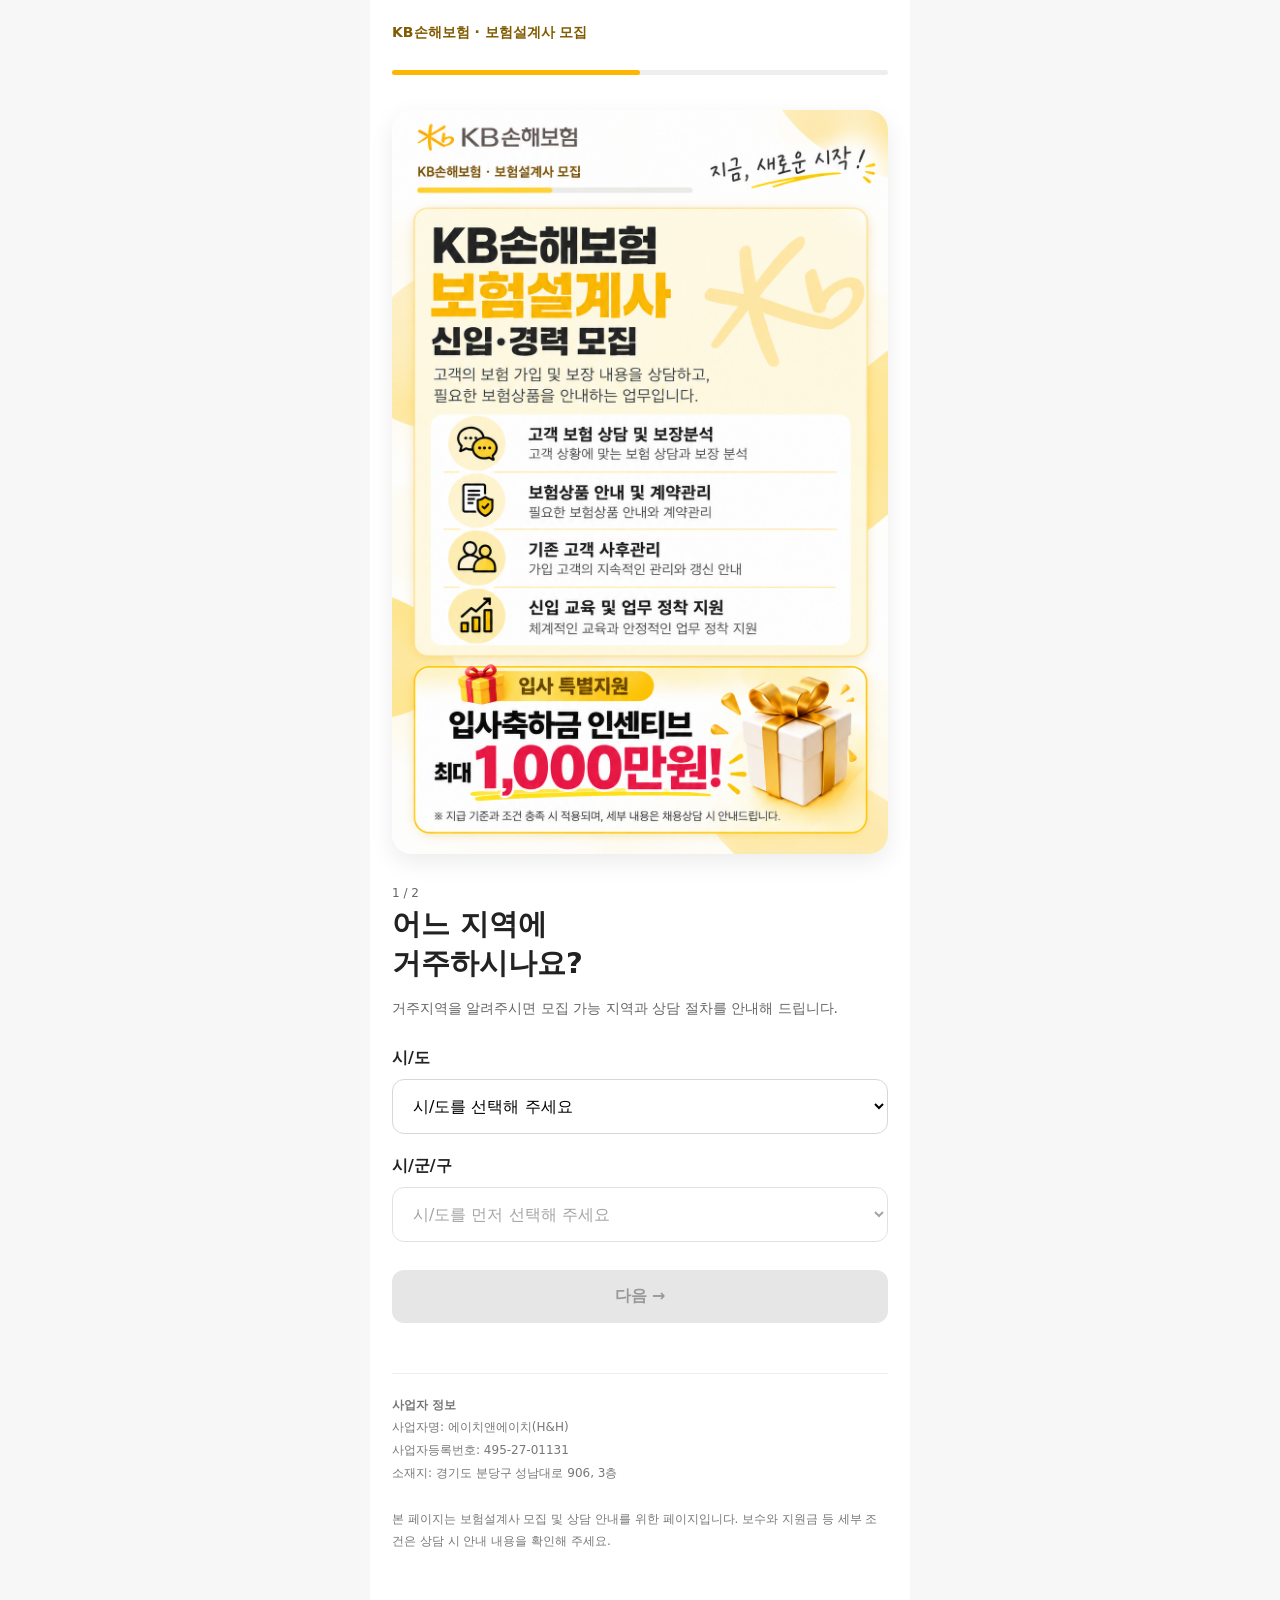
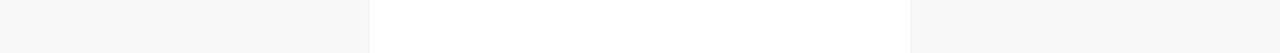
==== index.html @ 76ee9781 "Remove job introduction section and add image" ====
<!doctype html>
<html lang="ko">
<head>
<meta charset="utf-8">
<meta name="viewport" content="width=device-width,initial-scale=1">
<meta name="theme-color" content="#ffbc25">

<title>KB손해보험 | 채용상담 신청</title>

<style>
*{box-sizing:border-box}

body{
  margin:0;
  background:#f7f7f7;
  color:#222;
  font-family:system-ui,-apple-system,"Noto Sans KR",sans-serif;
}

.wrap{
  max-width:540px;
  margin:auto;
  min-height:100vh;
  background:#fff;
  padding:24px 22px 100px;
}

.brand{
  font-size:14px;
  font-weight:800;
  color:#805b00;
}

.bar{
  height:5px;
  background:#eee;
  border-radius:6px;
  margin:28px 0 35px;
}

.fill{
  height:100%;
  width:50%;
  background:#ffb600;
  border-radius:6px;
  transition:.25s;
}

h1{
  font-size:29px;
  line-height:1.35;
  margin:5px 0 12px;
}

.sub{
  color:#666;
  font-size:14px;
  line-height:1.6;
  margin-bottom:28px;
}

.small{
  font-size:12px;
  color:#666;
}

label{
  display:block;
  font-weight:700;
  margin:22px 0 10px;
}

input,select{
  width:100%;
  border:1px solid #d7d7d7;
  border-radius:12px;
  padding:16px;
  font:inherit;
  background:#fff;
}

input:focus,select:focus{
  outline:2px solid #ffbf35;
  border-color:transparent;
}

.choices{
  display:flex;
  gap:10px;
  flex-wrap:wrap;
}

.choices label{
  font-weight:500;
  margin:0;
  border:1px solid #ddd;
  border-radius:10px;
  padding:12px;
  flex:1;
  white-space:nowrap;
}

.choices input{
  width:auto;
}

.info{
  background:#fff8e7;
  padding:16px;
  border-radius:12px;
  font-size:13px;
  line-height:1.7;
  margin-top:24px;
}

.agree{
  font-weight:400;
  font-size:13px;
  line-height:1.6;
}

.agree input{
  width:auto;
  vertical-align:middle;
  margin-right:5px;
}

.actions{
  display:flex;
  gap:10px;
  margin-top:28px;
}

button,.link{
  display:block;
  text-align:center;
  border:0;
  border-radius:12px;
  background:#ffbb21;
  padding:16px;
  font:inherit;
  font-weight:800;
  color:#222;
  text-decoration:none;
  cursor:pointer;
  flex:1;
}

button:disabled{
  background:#e6e6e6;
  color:#999;
  cursor:not-allowed;
}

.back{
  background:#eee;
  flex:0 0 85px;
}

.hidden{
  display:none !important;
}

.success{
  text-align:center;
  padding:35px 4px 10px;
}

.successIcon{
  width:76px;
  height:76px;
  border-radius:50%;
  background:#fff3ce;
  display:flex;
  align-items:center;
  justify-content:center;
  margin:0 auto 24px;
  font-size:38px;
}

.success h1{
  font-size:28px;
}

.successText{
  font-size:16px;
  line-height:1.8;
  color:#555;
  margin:20px 0 30px;
}

.kakao{
  background:#fee500;
}

.notice{
  font-size:12px;
  color:#777;
  line-height:1.7;
  margin-top:18px;
}

.error{
  background:#fff0f0;
  border-radius:10px;
  padding:12px;
  font-size:13px;
  color:#b3261e;
  margin-top:16px;
  display:none;
}

.footer{
  border-top:1px solid #eee;
  margin-top:50px;
  padding-top:20px;
  color:#777;
  font-size:12px;
  line-height:1.9;
}

iframe{
  display:none;
}
</style>
</head>

<body>

<main class="wrap">

<div class="brand">
  KB손해보험 · 보험설계사 모집
</div>

<div class="bar" id="progressBar">
  <div class="fill" id="fill"></div>
</div>


<!-- 채용 소개 이미지 -->
<div style="
  margin:0 0 32px 0;
  text-align:center;
">
  <img
    src="file_00000000b94c8206b9d413abe50a70a1.png"
    alt="KB손해보험 보험설계사 신입·경력 모집 안내"
    style="
      display:block;
      width:100%;
      height:auto;
      margin:0 auto;
      border-radius:20px;
      box-shadow:0 8px 24px rgba(0,0,0,0.08);
    "
  >
</div>

<!-- 1단계 -->
<section id="step1">

  <div class="small">1 / 2</div>

  <h1>
    어느 지역에<br>
    거주하시나요?
  </h1>

  <p class="sub">
    거주지역을 알려주시면
    모집 가능 지역과 상담 절차를 안내해 드립니다.
  </p>

  <label for="province">
    시/도
  </label>

  <select id="province">
    <option value="">
      시/도를 선택해 주세요
    </option>
  </select>

  <label for="district">
    시/군/구
  </label>

  <select id="district" disabled>
    <option value="">
      시/도를 먼저 선택해 주세요
    </option>
  </select>

  <div class="actions">

    <button id="next" disabled>
      다음 →
    </button>

  </div>

</section>


<!-- 2단계 -->
<section id="step2" class="hidden">

  <div class="small">2 / 2</div>

  <h1>
    간편 채용상담 신청
  </h1>

  <p class="sub">
    상담에 필요한 기본 정보만 입력해 주세요.
  </p>


  <label for="name">
    성함
  </label>

  <input
    id="name"
    autocomplete="name"
    placeholder="성함을 입력해 주세요"
  >


  <label>
    성별
    <span class="small">(선택)</span>
  </label>

  <div class="choices">

    <label>
      <input
        type="radio"
        name="gender"
        value="여성"
      >
      여성
    </label>

    <label>
      <input
        type="radio"
        name="gender"
        value="남성"
      >
      남성
    </label>

  </div>


  <label>
    경력 유무
  </label>

  <div class="choices">

    <label>
      <input
        type="radio"
        name="career"
        value="신입"
      >
      신입
    </label>

    <label>
      <input
        type="radio"
        name="career"
        value="경력있음(3년이내)"
      >
      경력 있음
    </label>

  </div>


  <label for="phone">
    연락처
  </label>

  <input
    id="phone"
    type="tel"
    inputmode="numeric"
    autocomplete="tel"
    placeholder="010-0000-0000"
  >


  <div class="info">

    <strong>개인정보 수집·이용 안내</strong><br>

    입력하신 정보는 채용상담 신청 확인 및
    담당자의 연락을 위해 사용됩니다.<br>

    수집 항목:
    성함, 연락처, 거주지역, 경력유무
    및 선택 입력한 성별

  </div>


  <label class="agree">

    <input
      type="checkbox"
      id="agree"
    >

    채용상담을 위한 개인정보 수집·이용에
    동의합니다.

  </label>


  <div id="errorMessage" class="error">
    신청 중 문제가 발생했습니다.
    잠시 후 다시 시도해 주세요.
  </div>


  <div class="actions">

    <button
      type="button"
      class="back"
      id="back"
    >
      이전
    </button>

    <button
      type="button"
      id="submitApplication"
      disabled
    >
      지원 신청하기
    </button>

  </div>

</section>


<!-- 완료 -->
<section id="success" class="hidden success">

  <div class="successIcon">
    🎉
  </div>

  <div class="small">
    신청 완료
  </div>

  <h1>
    지원 신청이<br>
    완료되었습니다!
  </h1>

  <div class="successText">

    소중한 지원 감사합니다.<br><br>

    접수된 내용을 확인 후<br>

    <strong>
      담당자가 순차적으로 연락드리겠습니다.
    </strong>

  </div>


  <a
    class="link kakao"
    href="https://open.kakao.com/o/sHUNVh3g"
    target="_blank"
    rel="noopener"
  >
    카카오톡으로 궁금한 점 문의하기
  </a>


  <div class="notice">

    카카오톡 문의는 선택사항입니다.<br>

    이미 지원 신청은 정상적으로 접수되었습니다.

  </div>

</section>


<!-- Google Form 자동 제출용 -->
<form
  id="googleForm"
  action="https://docs.google.com/forms/d/e/1FAIpQLSfqiKZty3guGXttsS_8k09dx1qZQj3K9oEzCLbQ_cMCRw4Ycw/formResponse"
  method="POST"
  target="hidden_iframe"
  class="hidden"
>

  <input
    type="hidden"
    name="entry.132483954"
    id="googleRegion"
  >

  <input
    type="hidden"
    name="entry.2001001879"
    id="googleName"
  >

  <input
    type="hidden"
    name="entry.1346414485"
    id="googleCareer"
  >

  <input
    type="hidden"
    name="entry.1489540463"
    id="googlePhone"
  >

  <input
    type="hidden"
    name="entry.989834395"
    id="googleGender"
  >

</form>


<iframe
  name="hidden_iframe"
  id="hidden_iframe"
></iframe>


<footer class="footer">

<strong>사업자 정보</strong><br>

사업자명:
에이치앤에이치(H&amp;H)<br>

사업자등록번호:
495-27-01131<br>

소재지:
경기도 분당구 성남대로 906, 3층

<br><br>

본 페이지는 보험설계사 모집 및
상담 안내를 위한 페이지입니다.

보수와 지원금 등 세부 조건은
상담 시 안내 내용을 확인해 주세요.

</footer>

</main>


<script>

const areas={

"서울특별시":[
"강남구","강동구","강북구","강서구",
"관악구","광진구","구로구","금천구",
"노원구","도봉구","동대문구","동작구",
"마포구","서대문구","서초구","성동구",
"성북구","송파구","양천구","영등포구",
"용산구","은평구","종로구","중구","중랑구"
],

"부산광역시":[
"강서구","금정구","기장군","남구",
"동구","동래구","부산진구","북구",
"사상구","사하구","서구","수영구",
"연제구","영도구","중구","해운대구"
],

"대구광역시":[
"군위군","남구","달서구","달성군",
"동구","북구","서구","수성구","중구"
],

"인천광역시":[
"강화군","계양구","남동구","동구",
"미추홀구","부평구","서구","연수구",
"옹진군","중구"
],

"광주광역시":[
"광산구","남구","동구","북구","서구"
],

"대전광역시":[
"대덕구","동구","서구","유성구","중구"
],

"울산광역시":[
"남구","동구","북구","울주군","중구"
],

"세종특별자치시":[
"세종시"
],

"경기도":[
"가평군","고양시","과천시","광명시",
"광주시","구리시","군포시","김포시",
"남양주시","동두천시","부천시","성남시",
"수원시","시흥시","안산시","안성시",
"안양시","양주시","양평군","여주시",
"연천군","오산시","용인시","의왕시",
"의정부시","이천시","파주시","평택시",
"포천시","하남시","화성시"
],

"강원특별자치도":[
"강릉시","고성군","동해시","삼척시",
"속초시","양구군","양양군","영월군",
"원주시","인제군","정선군","철원군",
"춘천시","태백시","평창군","홍천군",
"화천군","횡성군"
],

"충청북도":[
"괴산군","단양군","보은군","영동군",
"옥천군","음성군","제천시","증평군",
"진천군","청주시","충주시"
],

"충청남도":[
"계룡시","공주시","금산군","논산시",
"당진시","보령시","부여군","서산시",
"서천군","아산시","예산군","천안시",
"청양군","태안군","홍성군"
],

"전북특별자치도":[
"고창군","군산시","김제시","남원시",
"무주군","부안군","순창군","완주군",
"익산시","임실군","장수군","전주시",
"정읍시","진안군"
],

"전라남도":[
"강진군","고흥군","곡성군","광양시",
"구례군","나주시","담양군","목포시",
"무안군","보성군","순천시","신안군",
"여수시","영광군","영암군","완도군",
"장성군","장흥군","진도군","함평군",
"해남군","화순군"
],

"경상북도":[
"경산시","경주시","고령군","구미시",
"김천시","문경시","봉화군","상주시",
"성주군","안동시","영덕군","영양군",
"영주시","영천시","예천군","울릉군",
"울진군","의성군","청도군","청송군",
"칠곡군","포항시"
],

"경상남도":[
"거제시","거창군","고성군","김해시",
"남해군","밀양시","사천시","산청군",
"양산시","의령군","진주시","창녕군",
"창원시","통영시","하동군","함안군",
"함양군","합천군"
],

"제주특별자치도":[
"서귀포시","제주시"
]

};


const province =
document.getElementById("province");

const district =
document.getElementById("district");

const next =
document.getElementById("next");

const step1 =
document.getElementById("step1");

const step2 =
document.getElementById("step2");

const success =
document.getElementById("success");

const fill =
document.getElementById("fill");

const progressBar =
document.getElementById("progressBar");

const nameEl =
document.getElementById("name");

const phone =
document.getElementById("phone");

const agree =
document.getElementById("agree");

const submitButton =
document.getElementById("submitApplication");

const googleForm =
document.getElementById("googleForm");

const iframe =
document.getElementById("hidden_iframe");

const errorMessage =
document.getElementById("errorMessage");


let formSubmitted=false;
let completed=false;


Object.keys(areas).forEach(function(area){

  province.add(
    new Option(area,area)
  );

});


province.addEventListener(
"change",
function(){

  district.innerHTML =
  '<option value="">시/군/구를 선택해 주세요</option>';

  if(province.value){

    areas[province.value].forEach(
    function(area){

      district.add(
        new Option(area,area)
      );

    });

    district.disabled=false;

  }else{

    district.disabled=true;

  }

  next.disabled=true;

});


district.addEventListener(
"change",
function(){

  next.disabled=!district.value;

});


next.addEventListener(
"click",
function(){

  step1.classList.add("hidden");

  step2.classList.remove("hidden");

  fill.style.width="100%";

  window.scrollTo(0,0);

});


function validateForm(){

  const career =
  document.querySelector(
    'input[name="career"]:checked'
  );

  const phoneDigits =
  phone.value.replace(/\D/g,"");

  submitButton.disabled =
  !(
    nameEl.value.trim() &&
    phoneDigits.length >= 10 &&
    career &&
    agree.checked
  );

}


nameEl.addEventListener(
"input",
validateForm
);


agree.addEventListener(
"change",
validateForm
);


document
.querySelectorAll(
'input[name="career"]'
)
.forEach(function(item){

  item.addEventListener(
    "change",
    validateForm
  );

});


phone.addEventListener(
"input",
function(){

  let value =
  phone.value
  .replace(/\D/g,"")
  .slice(0,11);

  if(value.length>7){

    value=value.replace(
      /(\d{3})(\d{4})(\d+)/,
      "$1-$2-$3"
    );

  }else if(value.length>3){

    value=value.replace(
      /(\d{3})(\d+)/,
      "$1-$2"
    );

  }

  phone.value=value;

  validateForm();

});


document
.getElementById("back")
.addEventListener(
"click",
function(){

  step2.classList.add("hidden");

  step1.classList.remove("hidden");

  fill.style.width="50%";

  window.scrollTo(0,0);

});


submitButton.addEventListener(
"click",
function(){

  if(submitButton.disabled){
    return;
  }

  const career =
  document.querySelector(
    'input[name="career"]:checked'
  );

  const gender =
  document.querySelector(
    'input[name="gender"]:checked'
  );

  if(!career){
    return;
  }


  document.getElementById(
    "googleRegion"
  ).value =
    province.value + " " + district.value;


  document.getElementById(
    "googleName"
  ).value =
    nameEl.value.trim();


  document.getElementById(
    "googleCareer"
  ).value =
    career.value;


  document.getElementById(
    "googlePhone"
  ).value =
    phone.value.trim();


  document.getElementById(
    "googleGender"
  ).value =
    gender ? gender.value : "";


  submitButton.disabled=true;

  submitButton.textContent=
    "접수 중...";

  errorMessage.style.display="none";

  formSubmitted=true;

  googleForm.submit();


  /*
    모바일 환경에서 Google Forms의
    iframe 응답이 지연되는 경우를 대비한
    안전 타이머
  */

  setTimeout(function(){

    if(formSubmitted && !completed){

      showSuccess();

    }

  },2500);

});


iframe.addEventListener(
"load",
function(){

  if(formSubmitted && !completed){

    showSuccess();

  }

});


function showSuccess(){

  completed=true;

  step2.classList.add("hidden");

  success.classList.remove("hidden");

  progressBar.classList.add("hidden");

  window.scrollTo(0,0);

}

</script>

</body>
</html>
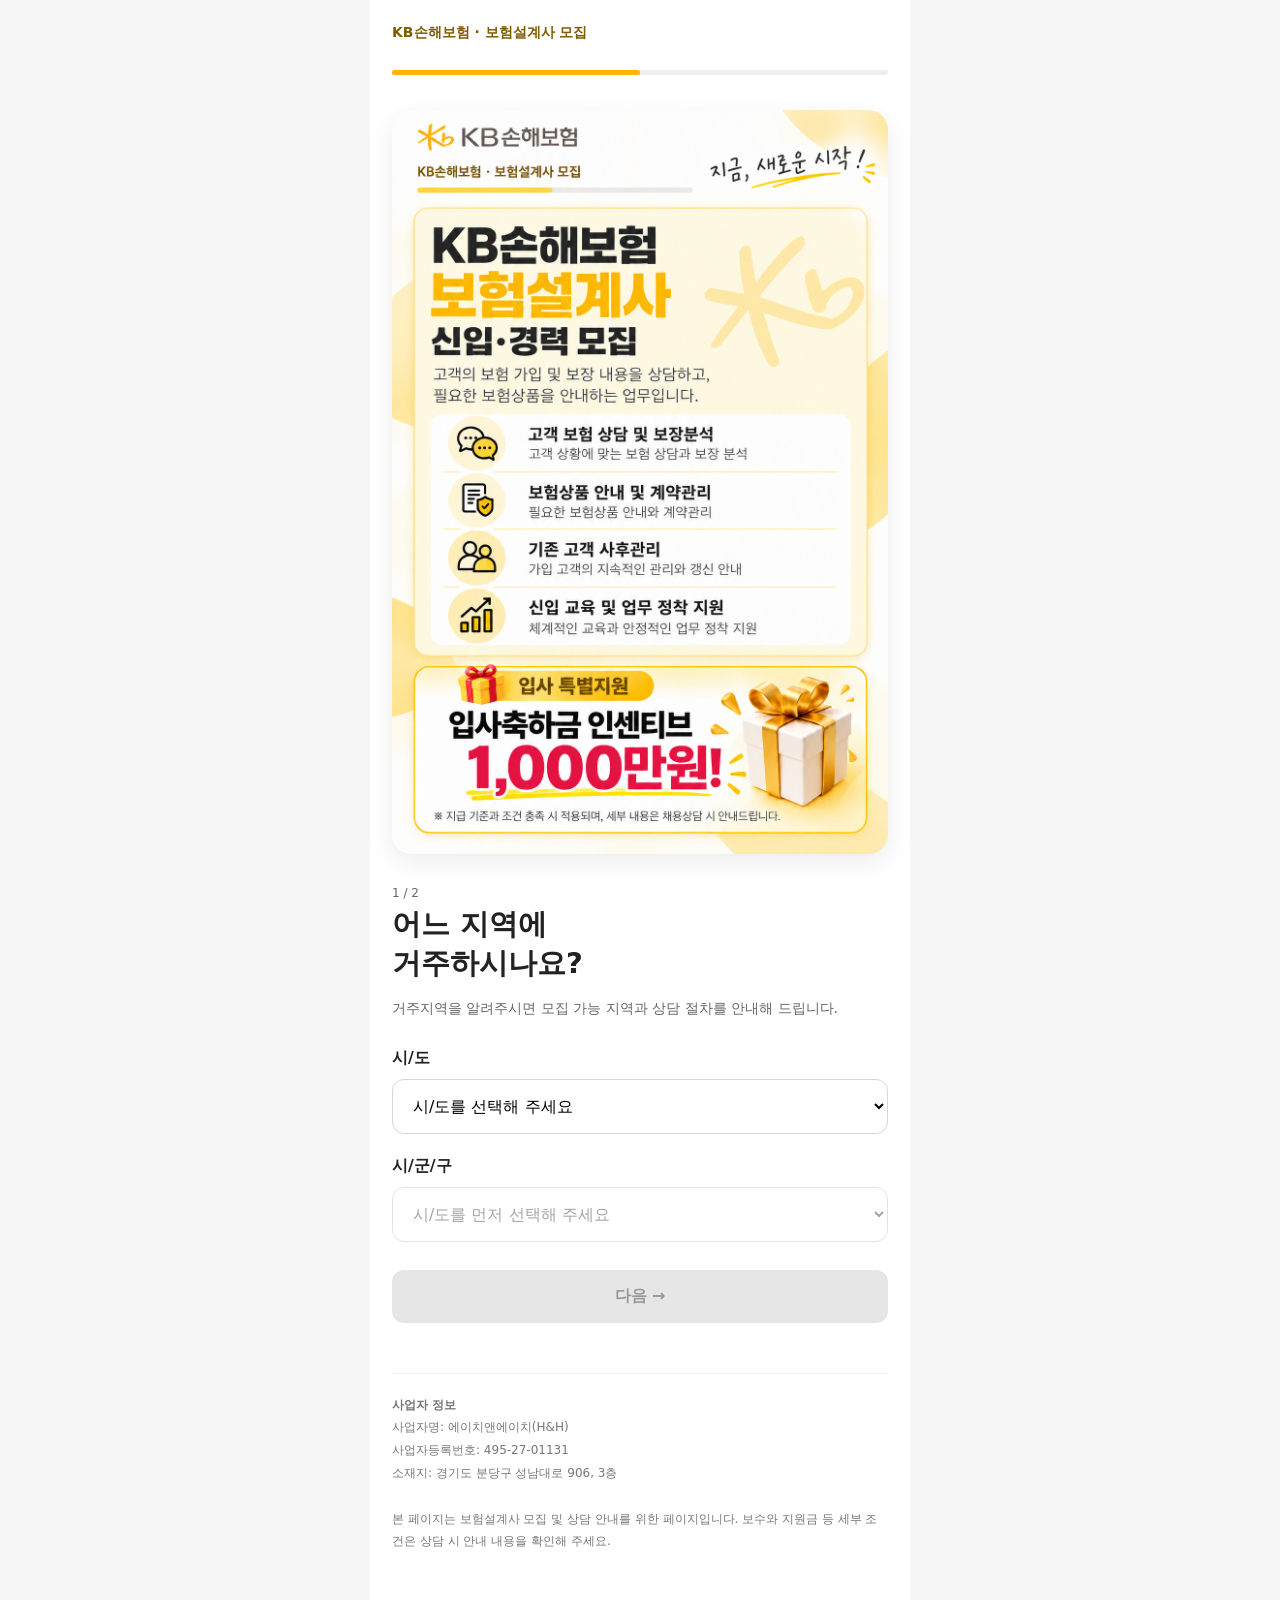
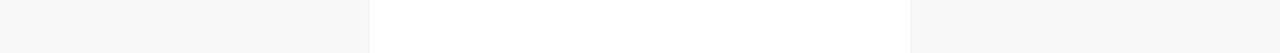
==== commit 947e2c7a: "Update image source in index.html" ====
--- a/index.html
+++ b/index.html
@@ -239,12 +239,12 @@
 
 
 <!-- 채용 소개 이미지 -->
-<div style="
+<div id="recruitIntro" style="
   margin:0 0 32px 0;
   text-align:center;
 ">
   <img
-    src="file_00000000b94c8206b9d413abe50a70a1.png"
+    src="file_00000000fe308207ac9ee44fe44f68e9.png"
     alt="KB손해보험 보험설계사 신입·경력 모집 안내"
     style="
       display:block;
@@ -405,23 +405,27 @@
 
     수집 항목:
     성함, 연락처, 거주지역, 경력유무
-    및 선택 입력한 성별
+    및 선택 <br>입력한 성별
 
   </div>
 
 
-  <label class="agree">
-
-    <input
-      type="checkbox"
-      id="agree"
-    >
-
-    채용상담을 위한 개인정보 수집·이용에
-    동의합니다.
-
-  </label>
-
+<label class="agree">
+
+  <input
+    type="checkbox"
+    id="agree"
+  >
+
+  [필수] 개인정보 수집·이용에 동의합니다.<br>
+  <span style="font-size:13px; color:#777; line-height:1.6;">
+    수집항목: 성함, 연락처, 거주지역, 성별, 경력유무<br>
+    이용목적: 채용상담 및 지원자 연락<br>
+    보유기간: 수집일로부터 6개월 후 파기<br>
+    ※ 동의를 거부할 수 있으나, 거부 시 채용상담 신청이 <br>어렵습니다.
+  </span>
+
+</label>
 
   <div id="errorMessage" class="error">
     신청 중 문제가 발생했습니다.
@@ -801,7 +805,7 @@
   step1.classList.add("hidden");
 
   step2.classList.remove("hidden");
-
+document.getElementById("recruitIntro").style.display="none";
   fill.style.width="100%";
 
   window.scrollTo(0,0);
@@ -897,7 +901,7 @@
   step2.classList.add("hidden");
 
   step1.classList.remove("hidden");
-
+document.getElementById("recruitIntro").style.display="block";
   fill.style.width="50%";
 
   window.scrollTo(0,0);
@@ -1007,7 +1011,7 @@
   completed=true;
 
   step2.classList.add("hidden");
-
+document.getElementById("recruitIntro").style.display = "none";
   success.classList.remove("hidden");
 
   progressBar.classList.add("hidden");
